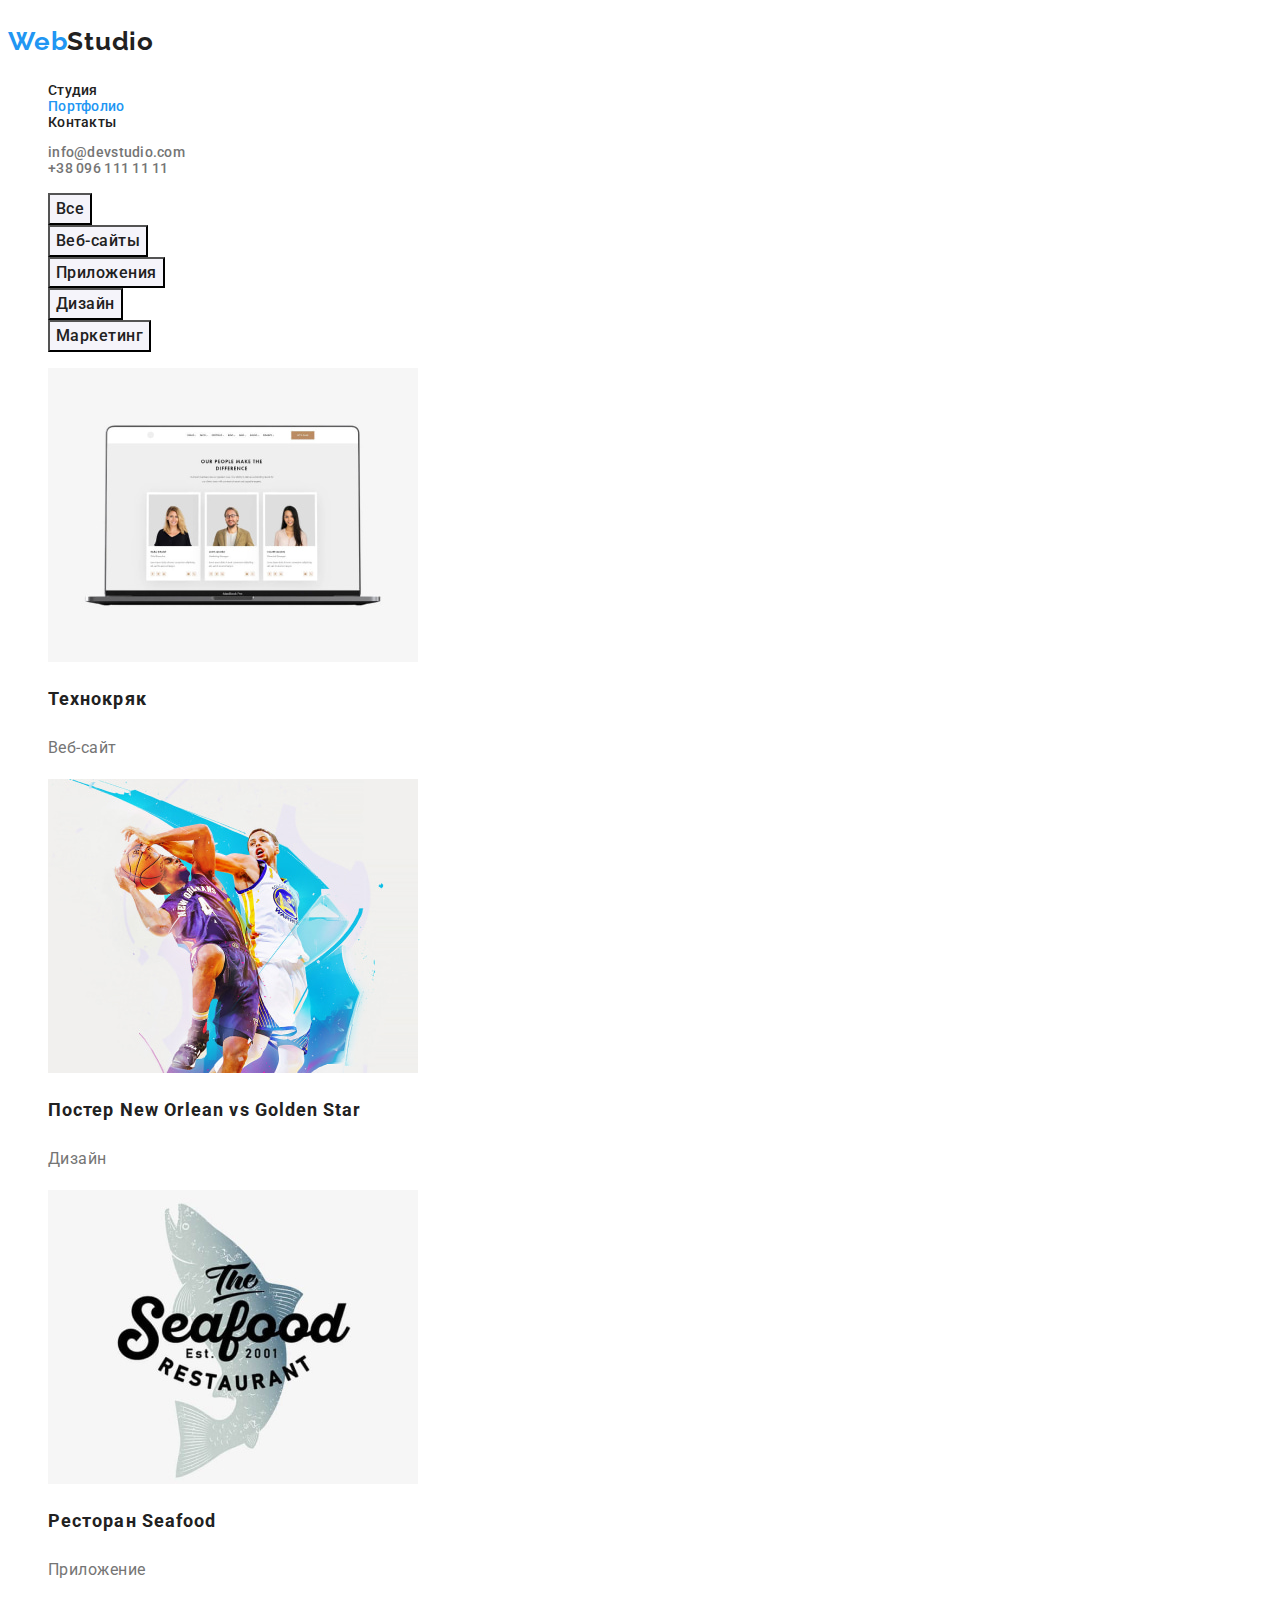
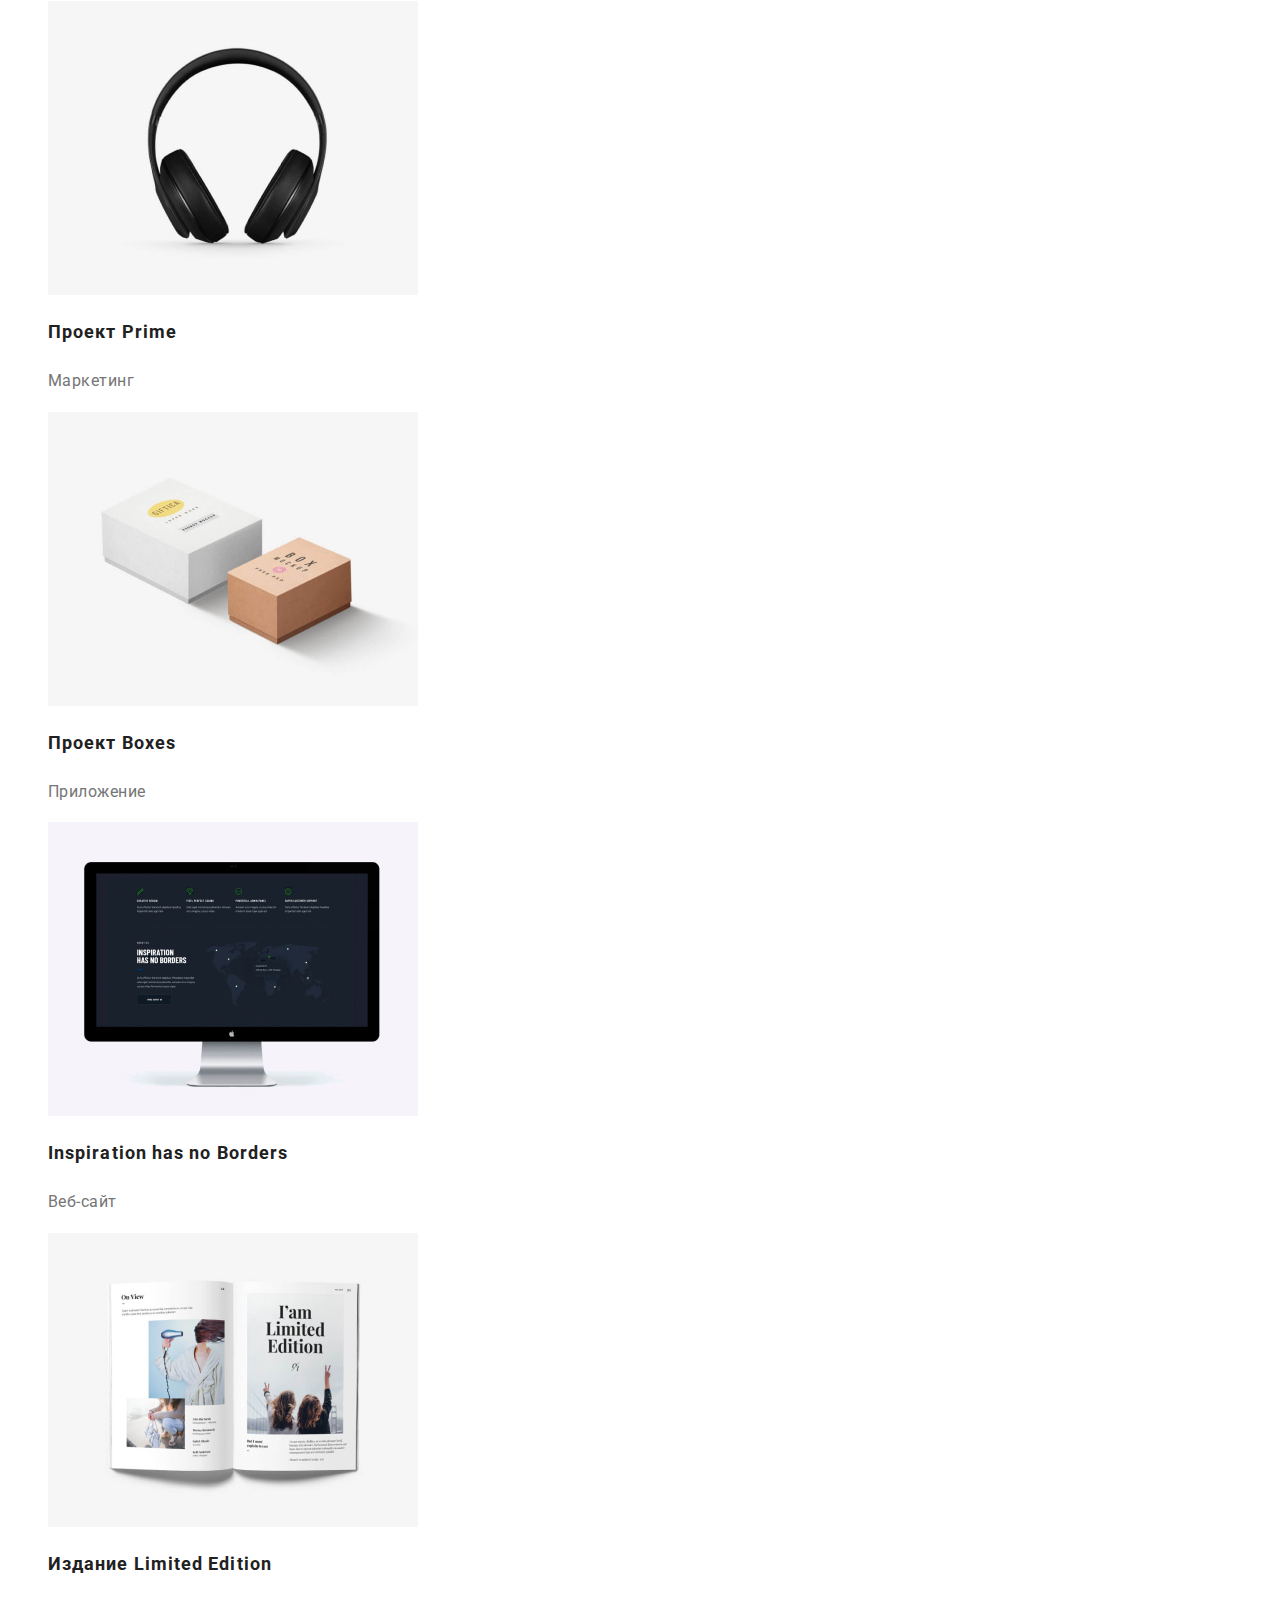
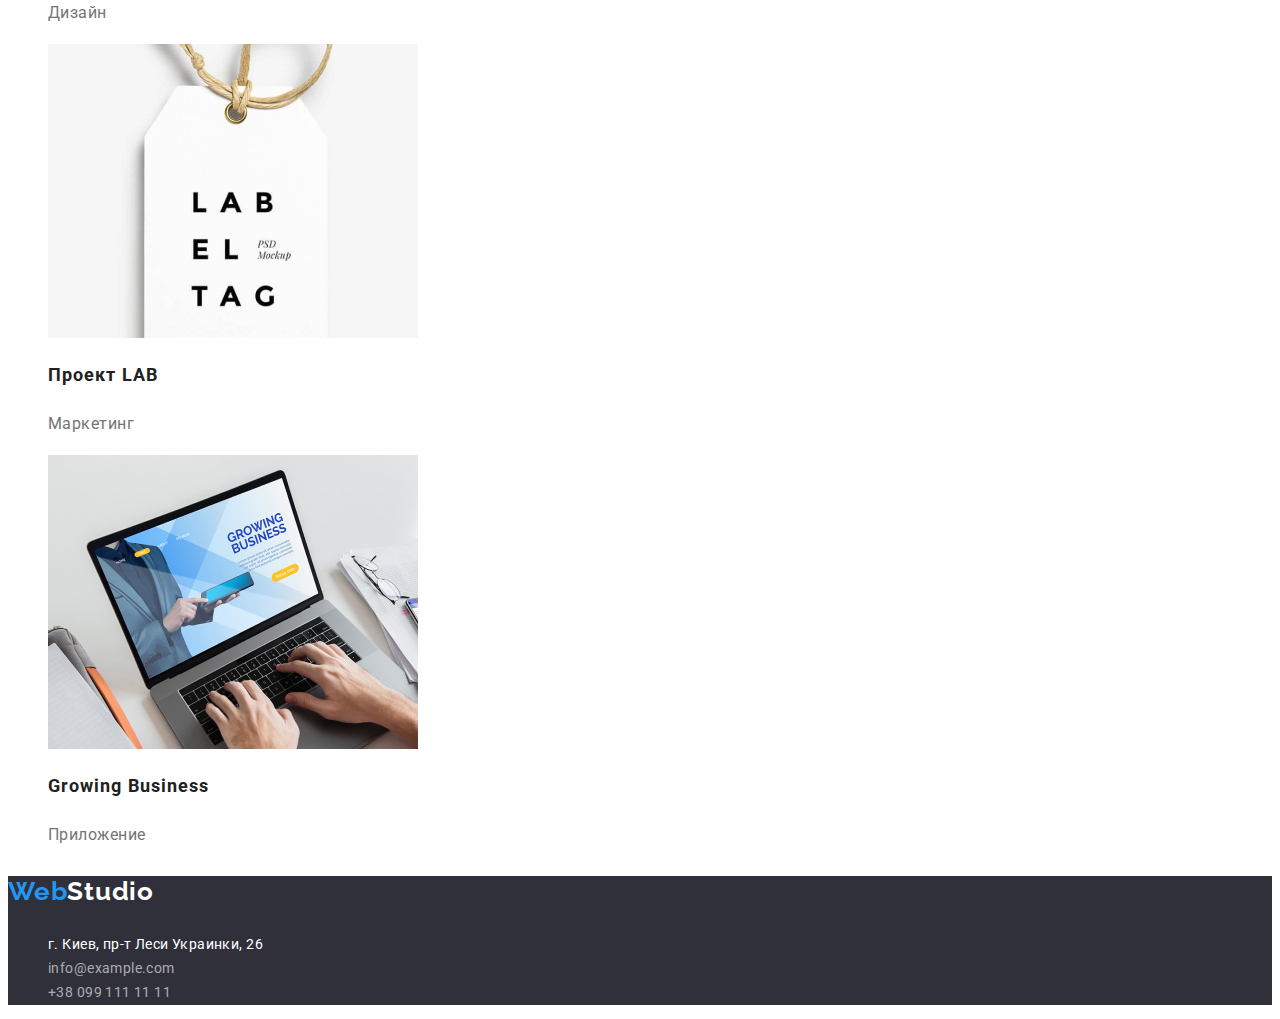
==== portfolio.html @ c289f0f3 "Initial commit" ====
<!DOCTYPE html>
<html lang="ru">

<head>
    <meta charset="UTF-8">
    <meta http-equiv="X-UA-Compatible" content="IE=edge">
    <meta name="viewport" content="width=device-width, initial-scale=1.0">
    <title>Document</title>

    <link rel="preconnect" href="https://fonts.googleapis.com">
    <link rel="preconnect" href="https://fonts.gstatic.com" crossorigin>
    <link href="https://fonts.googleapis.com/css2?family=Raleway:wght@700&family=Roboto:wght@400;500;700;900&display=swap"
        rel="stylesheet">
    <link rel="stylesheet" href="./css/styles.css">
</head>

<body>
    <header>
        <nav class="header__navigation">
            <a class="navigation__logo logo" href="./index.html">
                <p><span class="logo_accent">Web</span>Studio</p>
            </a>
            <ul class="navigation__list">
                <li class="navigation__item">
                    <a class="navigation__link" href="./index.html">Студия</a>
                </li>
                <li class="navigation__item">
                    <a class="navigation__link current" href="./portfolio.html">Портфолио</a>
                </li>
                <li class="navigation__item">
                    <a class="navigation__link" href="#">Контакты</a>
                </li>
            </ul>
        </nav>
        <ul class="contacts__list">
            <li class="contacts__item">
                <a class="contacts__link" href="mailto:info@devstudio.com">info@devstudio.com</a>
            </li>
            <li class="contacts__item">
                <a class="contacts__link" href="tel:+380961111111">+38 096 111 11 11</a>
            </li>
        </ul>
    </header>

    <main>
        <section>
            <h1 hidden>Наши работы</h1>
            <ul class="filters__list">
                <li class="filters__item">
                    <button class="filters__button" type="button">Все</button>
                </li>
                <li class="filters__item">
                    <button class="filters__button" type="button">Веб-сайты</button>
                </li>
                <li class="filters__item">
                    <button class="filters__button" type="button">Приложения</button>
                </li>
                <li class="filters__item">
                    <button class="filters__button" type="button">Дизайн</button>
                </li>
                <li class="filters__item">
                    <button class="filters__button" type="button">Маркетинг</button>
                </li>
            </ul>
            <ul class="projects__list">
                <li class="projects__item">
                    <a href="#" class="projects__link">
                        <img src="./images/projects/project-1.jpg" width="370" height="294" alt="ноутбук с открытым сайтом Технокряк">
                        <h2 class="projects__title">Технокряк</h2>
                        <p class="projects__subtitle">Веб-сайт</p>
                    </a>                    
                </li>
                <li class="projects__item">
                    <a href="#" class="projects__link">
                        <img src="./images/projects/project-2.jpg" width="370" height="294" alt="постер с изображениеми двох баскетболистов">
                        <h2 class="projects__title">Постер New Orlean vs Golden Star</h2>
                        <p class="projects__subtitle">Дизайн</p>
                    </a>                    
                </li>
                <li class="projects__item">
                    <a href="#" class="projects__link">
                        <img src="./images/projects/project-3.jpg" width="370" height="294" alt="логотимп ресторана Seafood">
                        <h2 class="projects__title">Ресторан Seafood</h2>
                        <p class="projects__subtitle">Приложение</p>
                    </a>                    
                </li>
                <li class="projects__item">
                    <a href="#" class="projects__link">
                        <img src="./images/projects/project-4.jpg" width="370" height="294" alt="черные накладные наушники">
                        <h2 class="projects__title">Проект Prime</h2>
                        <p class="projects__subtitle">Маркетинг</p>
                    </a>                    
                </li>
                <li class="projects__item">
                    <a href="#" class="projects__link">
                        <img src="./images/projects/project-5.jpg" width="370" height="294" alt="изображены белий и оранжевый боксы">
                        <h2 class="projects__title">Проект Boxes</h2>
                        <p class="projects__subtitle">Приложение</p>
                    </a>                    
                </li>
                <li class="projects__item">
                    <a href="#" class="projects__link">
                        <img src="./images/projects/project-6.jpg" width="370" height="294"
                            alt="мак с открытым сайтом Inspiration has no Borders">
                        <h2 class="projects__title">Inspiration has no Borders</h2>
                        <p class="projects__subtitle">Веб-сайт</p>
                    </a>                    
                </li>
                <li class="projects__item">
                    <a href="#" class="projects__link">
                        <img src="./images/projects/project-7.jpg" width="370" height="294" alt="развертка книги лимитированого издания">
                        <h2 class="projects__title">Издание Limited Edition</h2>
                        <p class="projects__subtitle">Дизайн</p>
                    </a>                    
                </li>
                <li class="projects__item">
                    <a href="#" class="projects__link">
                        <img src="./images/projects/project-8.jpg" width="370" height="294" alt="логотип проекта LAB">
                        <h2 class="projects__title">Проект LAB</h2>
                        <p class="projects__subtitle">Маркетинг</p>
                    </a>                    
                </li>
                <li class="projects__item">
                    <a href="#" class="projects__link">
                        <img src="./images/projects/project-9.jpg" width="370" height="294"
                            alt="на ноутбуке открыто приложение Growing Business">
                        <h2 class="projects__title">Growing Business</h2>
                        <p class="projects__subtitle">Приложение</p>
                    </a>                    
                </li>
            </ul>
        </section>
    </main>

    <footer class="footer">
        <a class="footer__logo logo" href="./index.html">
            <p><span class="logo_accent">Web</span>Studio</p>
        </a>
        <address class="footer__address">
            <ul class="address__list">
                <li class="address__item">
                    <a class="address__link" href="https://goo.gl/maps/WGsZqFexePuv4Tt99" target="_blank"
                        rel="noonoreferrer nofollow">г. Киев, пр-т Леси Украинки, 26</a>
                </li>
                <li class="address__item">
                    <a class="address__link" href="mailto:info@example.com">info@example.com</a>
                </li>
                <li class="address__item">
                    <a class="address__link" href="tel:+380991111111">+38 099 111 11 11</a>
                </li>
            </ul>
        </address>
    </footer>
</body>

</html>
---- css/styles.css ----
/* colors */
:root {
  --main-text-color: #757575;
  --main-bg-color: #fff;
  --title-color: #212121;
  --accent-color: #2196f3;
  --accent-btn-color: #188ce8;
  --secondary-bg-color: #2f303a;
  --third-bg-color: #f5f4fa;
  --footer-contacts-color: rgba(255, 255, 255, 0.6);
}

/* Declaration order */
/* Positioning */
/* Box-model */
/* Typography */
/* Visual */
/* Misc */

/* default styles */
body {
  font-family: 'Roboto', sans-serif;
  font-weight: 400;
  color: var(--main-text-color);
  background-color: var(--main-bg-color);
}

a {
  text-decoration: none;
  color: inherit;
}

button {
  font-family: inherit;
  cursor: pointer;
}

ul {
  list-style: none;
}

address {
  font-style: normal;
}

.logo {
  font-family: 'Raleway', sans-serif;
  font-weight: 700;
  font-size: 26px;
  line-height: 1.19;
  letter-spacing: 0.03em;
}

.logo_accent {
  color: var(--accent-color);
}

.button {
  color: var(--main-bg-color);
  background-color: var(--accent-color);
  transition: all 0.3s ease-in-out;
}

.button:hover,
.button:focus {
  background-color: var(--accent-btn-color);
}

/* header */
.navigation__list,
.contacts__list {
  font-weight: 500;
  font-size: 14px;
  line-height: 1.14;
  letter-spacing: 0.02em;
}

.navigation__logo {
  color: var(--title-color);
}

.navigation__link {
  color: var(--title-color);
  transition: color 0.3s ease-in-out;
}

.navigation__link:hover,
.navigation__link:focus,
.navigation__link.current {
  color: var(--accent-color);
}

.contacts__link {
  color: var(--main-text-color);
  transition: color 0.3s ease-in-out;
}

.contacts__link:hover,
.contacts__link:focus {
  color: var(--accent-color);
}

/* footer */
.footer {
  font-size: 14px;
  line-height: 1.71;
  letter-spacing: 0.03em;
  color: var(--footer-contacts-color);

  background-color: var(--secondary-bg-color);
}

.footer__logo {
  color: var(--main-bg-color);
}

.address__link[target] {
  color: var(--main-bg-color);
}

/* styles index.html */

/* hero */
.hero {
  background-color: var(--secondary-bg-color);
}

.hero__title {
  font-weight: 900;
  font-size: 44px;
  line-height: 1.36;
  text-align: center;
  letter-spacing: 0.06em;
  text-transform: uppercase;
  color: var(--main-bg-color);
}

.hero__button-order {
  font-weight: 700;
  font-size: 16px;
  line-height: 1.87;
  text-align: center;
  letter-spacing: 0.06em;
}

/* features */
.features__title {
  font-weight: 700;
  font-size: 14px;
  line-height: 1.14;
  letter-spacing: 0.03em;
  text-transform: uppercase;
  color: var(--title-color);
}

.features__description {
  font-size: 14px;
  line-height: 1.71;
  letter-spacing: 0.03em;
}

/* job-types */
.job-types__title,
.team__title {
  font-weight: 700;
  font-size: 36px;
  line-height: 1.16;
  text-align: center;
  letter-spacing: 0.03em;
  color: var(--title-color);
}

/* team */
.team {
  background-color: var(--third-bg-color);
}

.team__item-title {
  font-weight: 500;
  font-size: 16px;
  line-height: 1.18;
  text-align: center;
  letter-spacing: 0.03em;
  color: var(--title-color);
}

.team__item-subtitle {
  font-size: 16px;
  line-height: 1.18;
  text-align: center;
  letter-spacing: 0.03em;
}

/* styles portfolio.html */

/* filters */
.filters__button {
  font-weight: 500;
  font-size: 16px;
  line-height: 1.62;
  text-align: center;
  letter-spacing: 0.03em;
  color: var(--title-color);

  background-color: var(--third-bg-color);
  transition: all 0.3s ease-in-out;
}

.filters__button:hover,
.filters__button:focus {
  color: var(--main-bg-color);
  background-color: var(--accent-color);
}

/* projects */
.projects__title {
  font-weight: bold;
  font-size: 18px;
  line-height: 2;
  letter-spacing: 0.06em;
  color: var(--title-color);
}

.projects__subtitle {
  font-size: 16px;
  line-height: 1.87;
  letter-spacing: 0.03em;
}
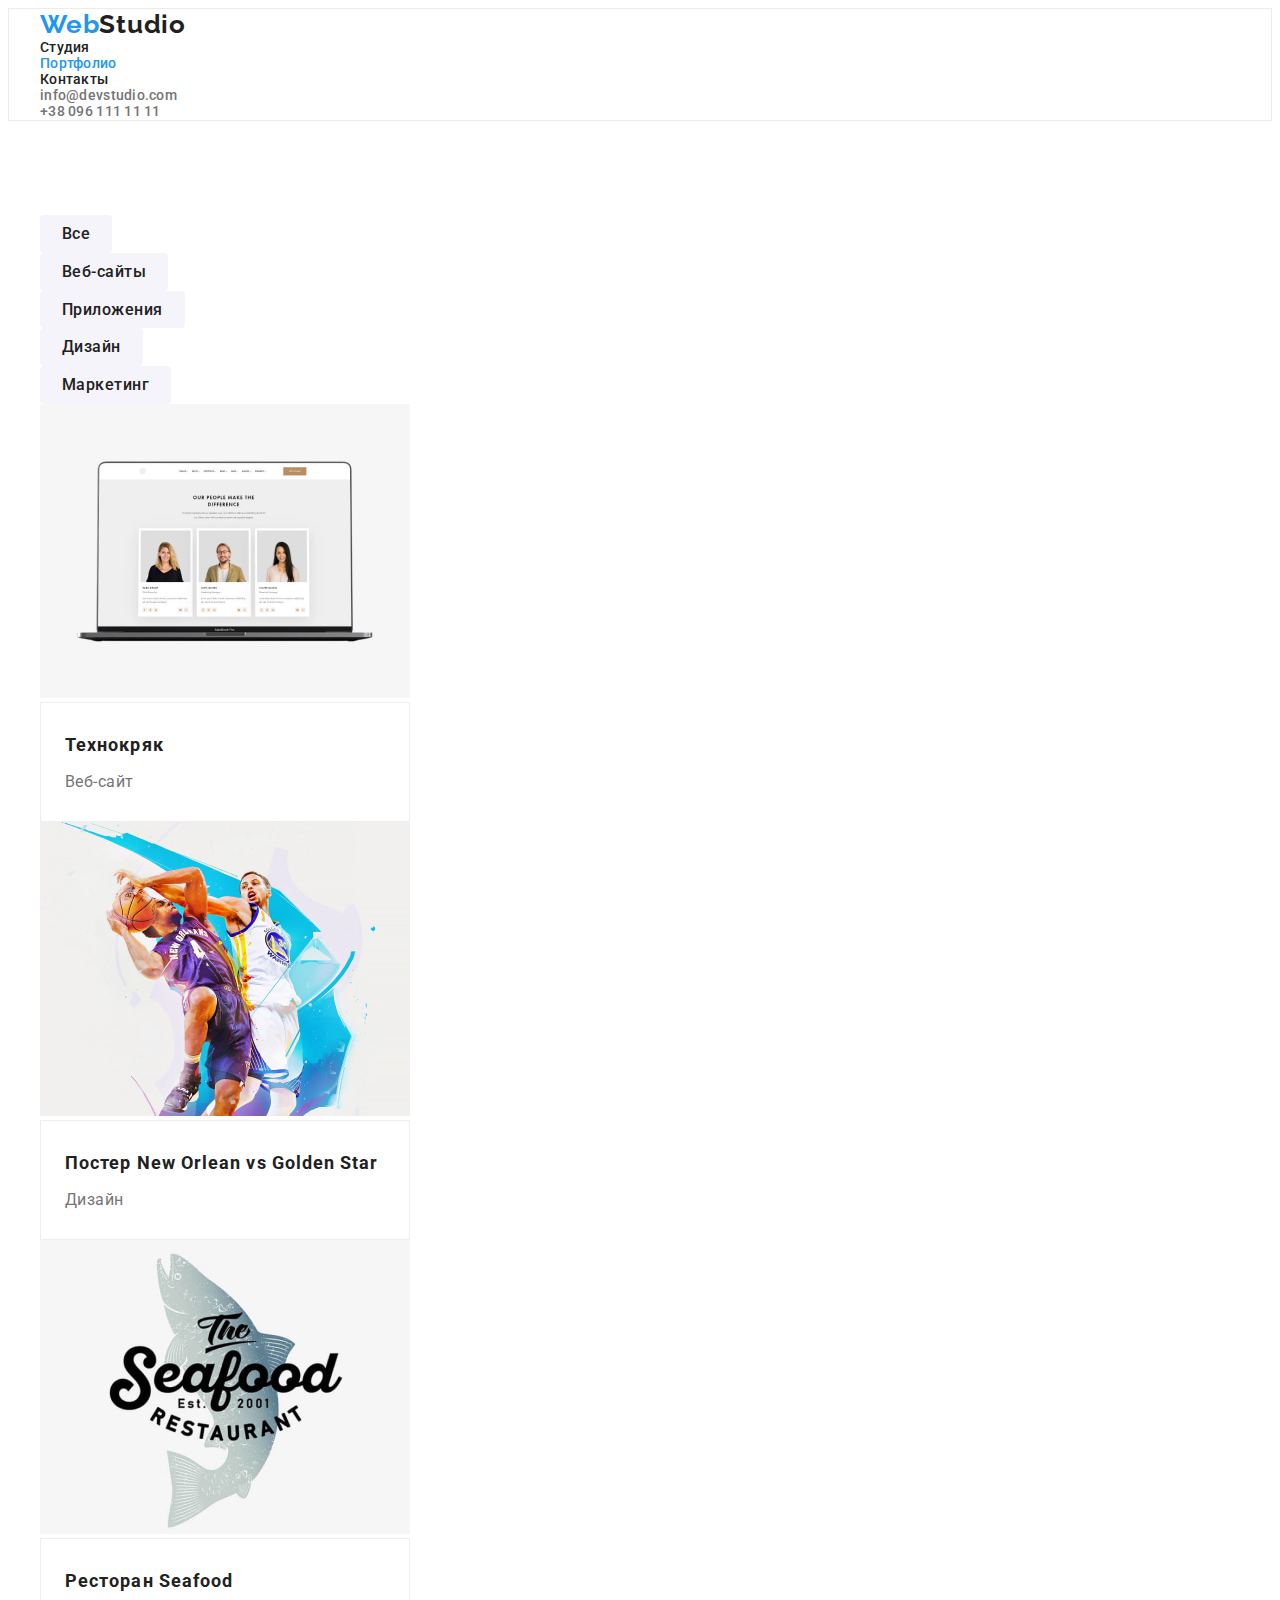
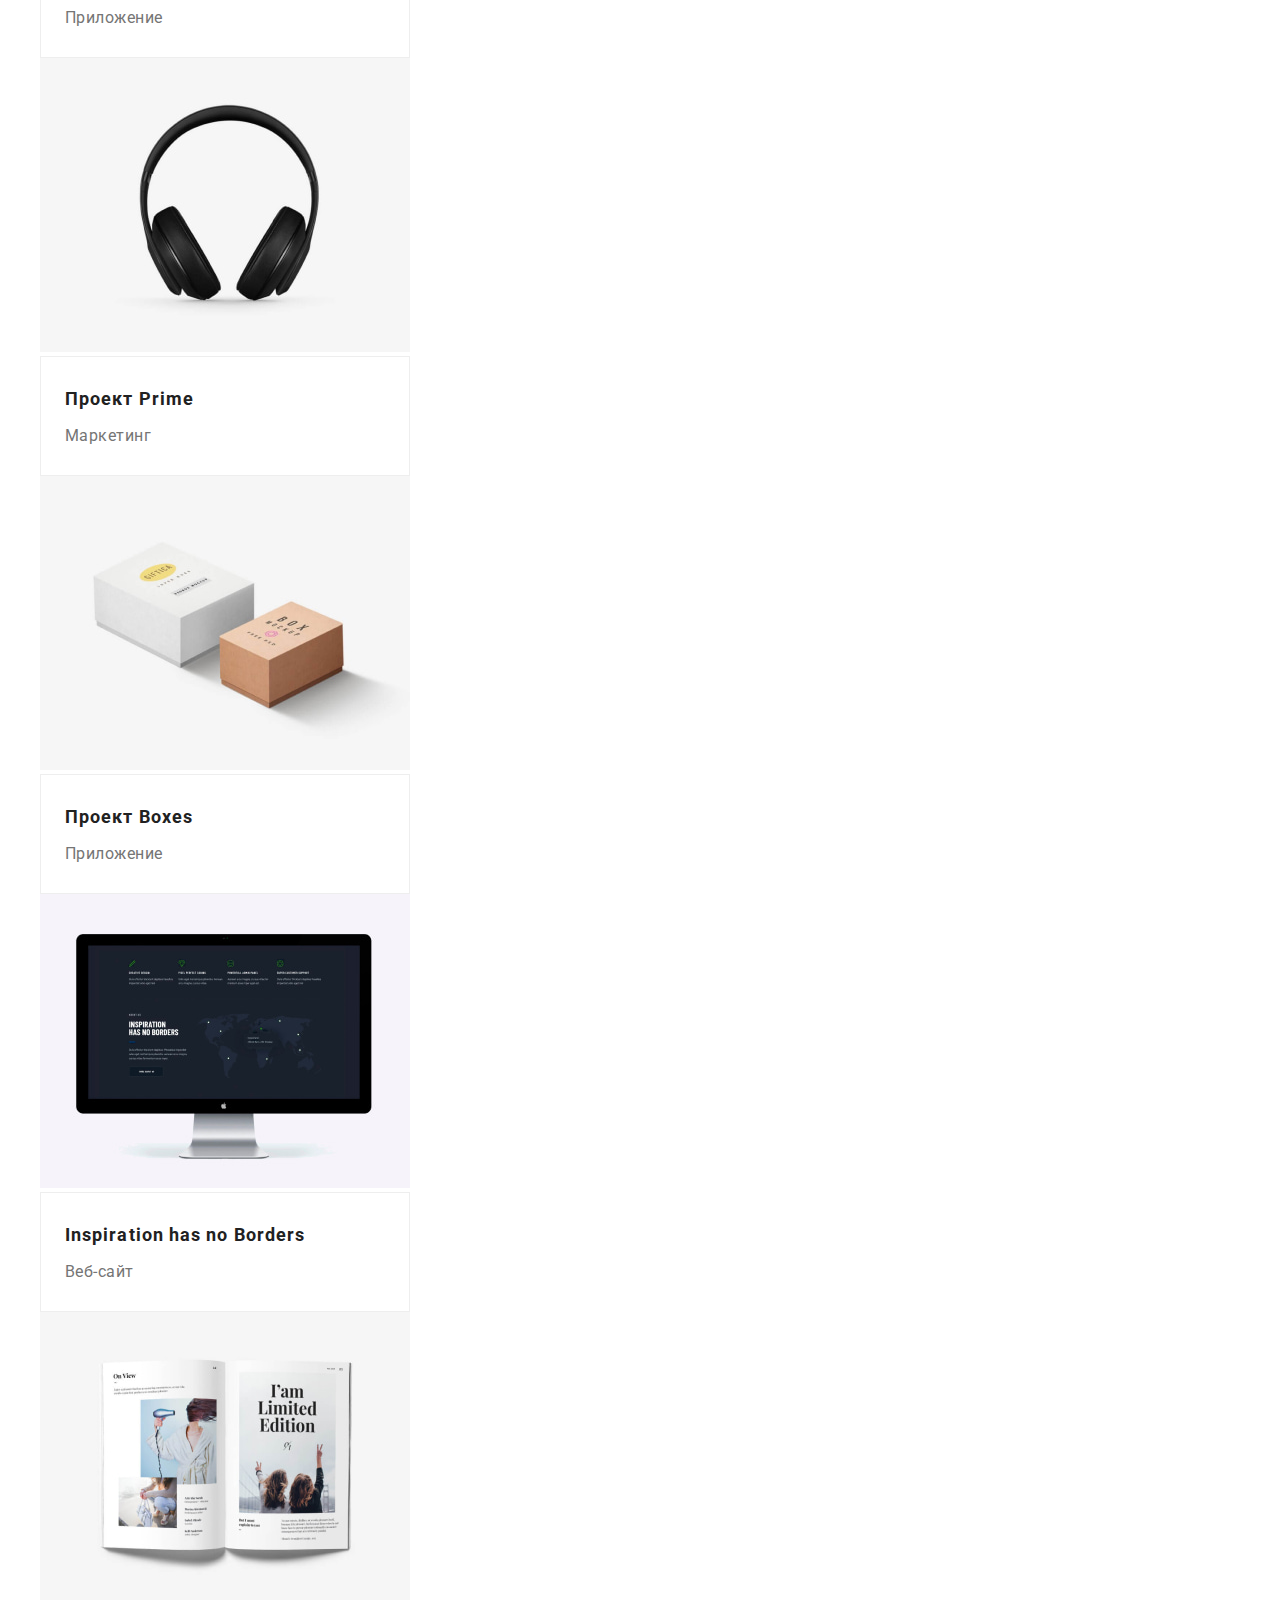
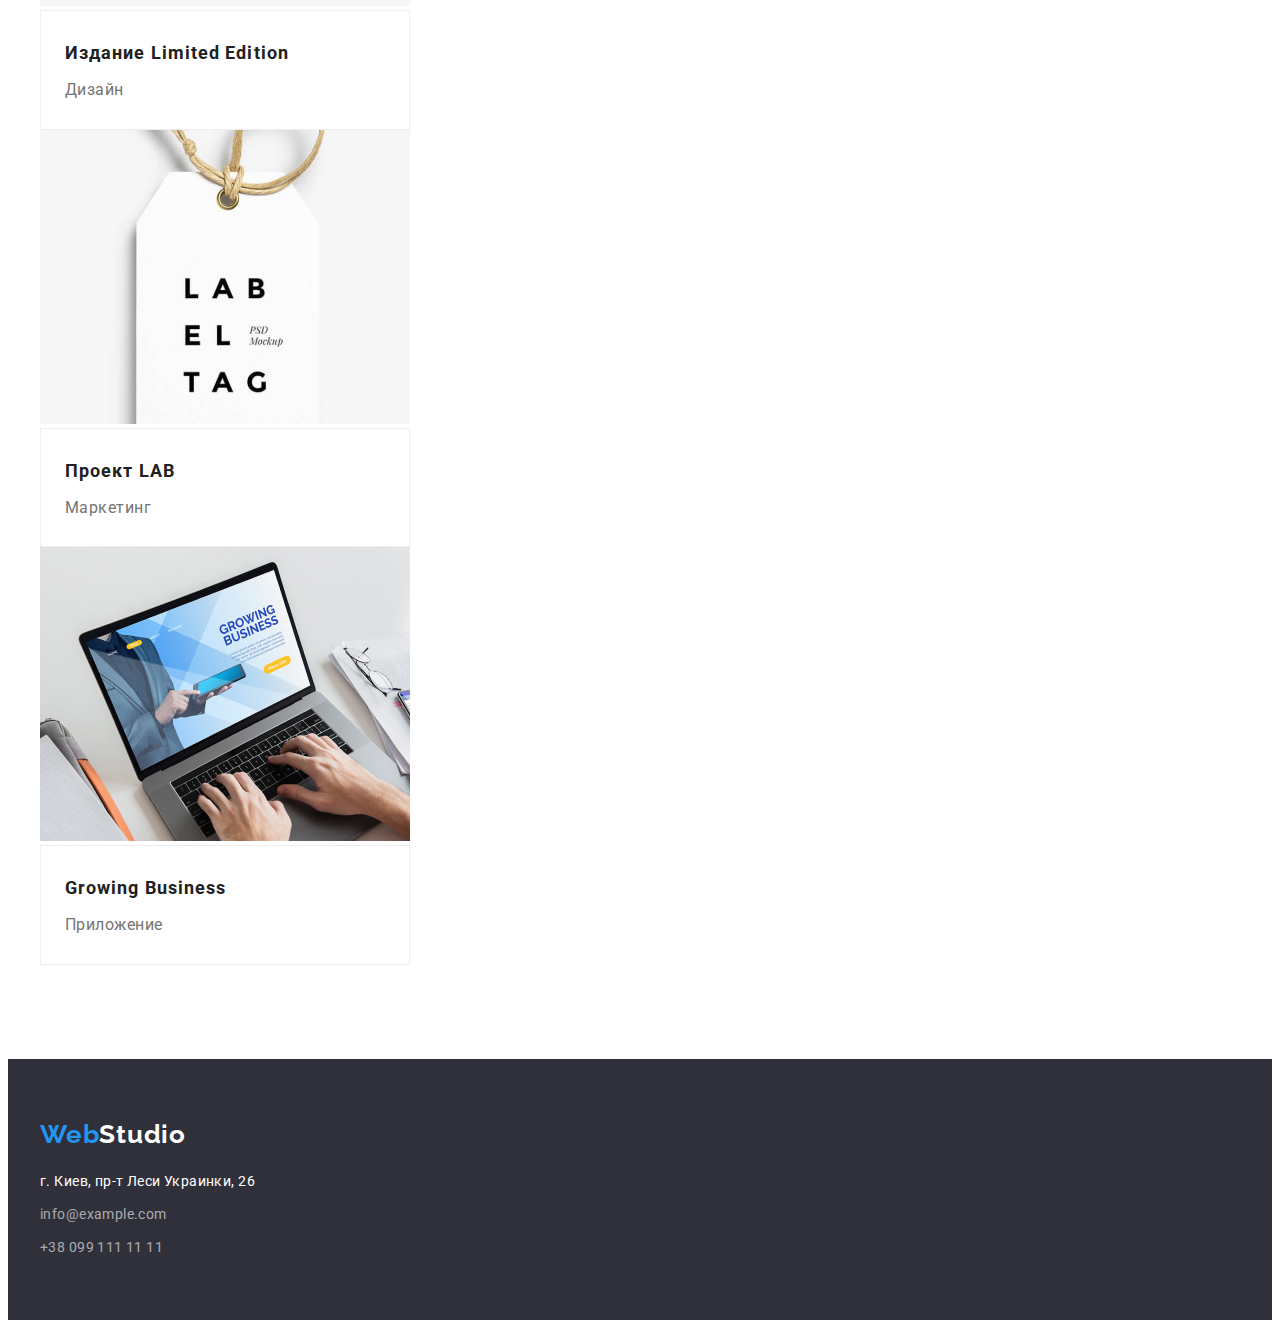
==== commit 3afb6cca: "index and portfolio vertical geometry" ====
--- a/portfolio.html
+++ b/portfolio.html
@@ -11,145 +11,178 @@
     <link rel="preconnect" href="https://fonts.gstatic.com" crossorigin>
     <link href="https://fonts.googleapis.com/css2?family=Raleway:wght@700&family=Roboto:wght@400;500;700;900&display=swap"
         rel="stylesheet">
+
+    <link rel="stylesheet" href="https://cdnjs.cloudflare.com/ajax/libs/modern-normalize/1.1.0/modern-normalize.min.css"
+        integrity="sha512-wpPYUAdjBVSE4KJnH1VR1HeZfpl1ub8YT/NKx4PuQ5NmX2tKuGu6U/JRp5y+Y8XG2tV+wKQpNHVUX03MfMFn9Q=="
+        crossorigin="anonymous" referrerpolicy="no-referrer" />
+        
     <link rel="stylesheet" href="./css/styles.css">
 </head>
 
 <body>
-    <header>
-        <nav class="header__navigation">
-            <a class="navigation__logo logo" href="./index.html">
-                <p><span class="logo_accent">Web</span>Studio</p>
-            </a>
-            <ul class="navigation__list">
-                <li class="navigation__item">
-                    <a class="navigation__link" href="./index.html">Студия</a>
+    <header class="header">
+        <div class="container">
+            <nav class="header__navigation">
+                <a class="navigation__logo logo" href="./index.html">
+                    <p><span class="logo_accent">Web</span>Studio</p>
+                </a>
+                <ul class="navigation__list">
+                    <li class="navigation__item">
+                        <a class="navigation__link" href="./index.html">Студия</a>
+                    </li>
+                    <li class="navigation__item">
+                        <a class="navigation__link current" href="./portfolio.html">Портфолио</a>
+                    </li>
+                    <li class="navigation__item">
+                        <a class="navigation__link" href="#">Контакты</a>
+                    </li>
+                </ul>
+            </nav>
+            <ul class="contacts__list">
+                <li class="contacts__item">
+                    <a class="contacts__link" href="mailto:info@devstudio.com">info@devstudio.com</a>
                 </li>
-                <li class="navigation__item">
-                    <a class="navigation__link current" href="./portfolio.html">Портфолио</a>
-                </li>
-                <li class="navigation__item">
-                    <a class="navigation__link" href="#">Контакты</a>
+                <li class="contacts__item">
+                    <a class="contacts__link" href="tel:+380961111111">+38 096 111 11 11</a>
                 </li>
             </ul>
-        </nav>
-        <ul class="contacts__list">
-            <li class="contacts__item">
-                <a class="contacts__link" href="mailto:info@devstudio.com">info@devstudio.com</a>
-            </li>
-            <li class="contacts__item">
-                <a class="contacts__link" href="tel:+380961111111">+38 096 111 11 11</a>
-            </li>
-        </ul>
+        </div>        
     </header>
 
     <main>
-        <section>
-            <h1 hidden>Наши работы</h1>
-            <ul class="filters__list">
-                <li class="filters__item">
-                    <button class="filters__button" type="button">Все</button>
-                </li>
-                <li class="filters__item">
-                    <button class="filters__button" type="button">Веб-сайты</button>
-                </li>
-                <li class="filters__item">
-                    <button class="filters__button" type="button">Приложения</button>
-                </li>
-                <li class="filters__item">
-                    <button class="filters__button" type="button">Дизайн</button>
-                </li>
-                <li class="filters__item">
-                    <button class="filters__button" type="button">Маркетинг</button>
-                </li>
-            </ul>
-            <ul class="projects__list">
-                <li class="projects__item">
-                    <a href="#" class="projects__link">
-                        <img src="./images/projects/project-1.jpg" width="370" height="294" alt="ноутбук с открытым сайтом Технокряк">
-                        <h2 class="projects__title">Технокряк</h2>
-                        <p class="projects__subtitle">Веб-сайт</p>
-                    </a>                    
-                </li>
-                <li class="projects__item">
-                    <a href="#" class="projects__link">
-                        <img src="./images/projects/project-2.jpg" width="370" height="294" alt="постер с изображениеми двох баскетболистов">
-                        <h2 class="projects__title">Постер New Orlean vs Golden Star</h2>
-                        <p class="projects__subtitle">Дизайн</p>
-                    </a>                    
-                </li>
-                <li class="projects__item">
-                    <a href="#" class="projects__link">
-                        <img src="./images/projects/project-3.jpg" width="370" height="294" alt="логотимп ресторана Seafood">
-                        <h2 class="projects__title">Ресторан Seafood</h2>
-                        <p class="projects__subtitle">Приложение</p>
-                    </a>                    
-                </li>
-                <li class="projects__item">
-                    <a href="#" class="projects__link">
-                        <img src="./images/projects/project-4.jpg" width="370" height="294" alt="черные накладные наушники">
-                        <h2 class="projects__title">Проект Prime</h2>
-                        <p class="projects__subtitle">Маркетинг</p>
-                    </a>                    
-                </li>
-                <li class="projects__item">
-                    <a href="#" class="projects__link">
-                        <img src="./images/projects/project-5.jpg" width="370" height="294" alt="изображены белий и оранжевый боксы">
-                        <h2 class="projects__title">Проект Boxes</h2>
-                        <p class="projects__subtitle">Приложение</p>
-                    </a>                    
-                </li>
-                <li class="projects__item">
-                    <a href="#" class="projects__link">
-                        <img src="./images/projects/project-6.jpg" width="370" height="294"
-                            alt="мак с открытым сайтом Inspiration has no Borders">
-                        <h2 class="projects__title">Inspiration has no Borders</h2>
-                        <p class="projects__subtitle">Веб-сайт</p>
-                    </a>                    
-                </li>
-                <li class="projects__item">
-                    <a href="#" class="projects__link">
-                        <img src="./images/projects/project-7.jpg" width="370" height="294" alt="развертка книги лимитированого издания">
-                        <h2 class="projects__title">Издание Limited Edition</h2>
-                        <p class="projects__subtitle">Дизайн</p>
-                    </a>                    
-                </li>
-                <li class="projects__item">
-                    <a href="#" class="projects__link">
-                        <img src="./images/projects/project-8.jpg" width="370" height="294" alt="логотип проекта LAB">
-                        <h2 class="projects__title">Проект LAB</h2>
-                        <p class="projects__subtitle">Маркетинг</p>
-                    </a>                    
-                </li>
-                <li class="projects__item">
-                    <a href="#" class="projects__link">
-                        <img src="./images/projects/project-9.jpg" width="370" height="294"
-                            alt="на ноутбуке открыто приложение Growing Business">
-                        <h2 class="projects__title">Growing Business</h2>
-                        <p class="projects__subtitle">Приложение</p>
-                    </a>                    
-                </li>
-            </ul>
+        <section class="section">
+            <div class="container">
+                <h1 class="visually-hidden">Наши работы</h1>
+                <ul class="filters__list">
+                    <li class="filters__item">
+                        <button class="filters__button" type="button">Все</button>
+                    </li>
+                    <li class="filters__item">
+                        <button class="filters__button" type="button">Веб-сайты</button>
+                    </li>
+                    <li class="filters__item">
+                        <button class="filters__button" type="button">Приложения</button>
+                    </li>
+                    <li class="filters__item">
+                        <button class="filters__button" type="button">Дизайн</button>
+                    </li>
+                    <li class="filters__item">
+                        <button class="filters__button" type="button">Маркетинг</button>
+                    </li>
+                </ul>
+                <ul class="projects__list">
+                    <li class="projects__item">
+                        <a href="#" class="projects__link">
+                            <img src="./images/projects/project-1.jpg" width="370" height="294"
+                                alt="ноутбук с открытым сайтом Технокряк">
+                            <div class="projects__text">
+                                <h2 class="projects__title">Технокряк</h2>
+                                <p class="projects__subtitle">Веб-сайт</p>
+                            </div>                            
+                        </a>
+                    </li>
+                    <li class="projects__item">
+                        <a href="#" class="projects__link">
+                            <img src="./images/projects/project-2.jpg" width="370" height="294"
+                                alt="постер с изображениеми двох баскетболистов">
+                            <div class="projects__text">
+                                <h2 class="projects__title">Постер New Orlean vs Golden Star</h2>
+                                <p class="projects__subtitle">Дизайн</p>
+                            </div>                            
+                        </a>
+                    </li>
+                    <li class="projects__item">
+                        <a href="#" class="projects__link">
+                            <img src="./images/projects/project-3.jpg" width="370" height="294" alt="логотимп ресторана Seafood">
+                            <div class="projects__text">
+                                <h2 class="projects__title">Ресторан Seafood</h2>
+                                <p class="projects__subtitle">Приложение</p>
+                            </div>                            
+                        </a>
+                    </li>
+                    <li class="projects__item">
+                        <a href="#" class="projects__link">
+                            <img src="./images/projects/project-4.jpg" width="370" height="294" alt="черные накладные наушники">
+                            <div class="projects__text">
+                                <h2 class="projects__title">Проект Prime</h2>
+                                <p class="projects__subtitle">Маркетинг</p>
+                            </div>                            
+                        </a>
+                    </li>
+                    <li class="projects__item">
+                        <a href="#" class="projects__link">
+                            <img src="./images/projects/project-5.jpg" width="370" height="294"
+                                alt="изображены белий и оранжевый боксы">
+                            <div class="projects__text">
+                                <h2 class="projects__title">Проект Boxes</h2>
+                                <p class="projects__subtitle">Приложение</p>
+                            </div>                            
+                        </a>
+                    </li>
+                    <li class="projects__item">
+                        <a href="#" class="projects__link">
+                            <img src="./images/projects/project-6.jpg" width="370" height="294"
+                                alt="мак с открытым сайтом Inspiration has no Borders">
+                            <div class="projects__text">
+                                <h2 class="projects__title">Inspiration has no Borders</h2>
+                                <p class="projects__subtitle">Веб-сайт</p>
+                            </div>                            
+                        </a>
+                    </li>
+                    <li class="projects__item">
+                        <a href="#" class="projects__link">
+                            <img src="./images/projects/project-7.jpg" width="370" height="294"
+                                alt="развертка книги лимитированого издания">
+                            <div class="projects__text">
+                                <h2 class="projects__title">Издание Limited Edition</h2>
+                                <p class="projects__subtitle">Дизайн</p>
+                            </div>                            
+                        </a>
+                    </li>
+                    <li class="projects__item">
+                        <a href="#" class="projects__link">
+                            <img src="./images/projects/project-8.jpg" width="370" height="294" alt="логотип проекта LAB">
+                            <div class="projects__text">
+                                <h2 class="projects__title">Проект LAB</h2>
+                                <p class="projects__subtitle">Маркетинг</p>
+                            </div>                            
+                        </a>
+                    </li>
+                    <li class="projects__item">
+                        <a href="#" class="projects__link">
+                            <img src="./images/projects/project-9.jpg" width="370" height="294"
+                                alt="на ноутбуке открыто приложение Growing Business">
+                            <div class="projects__text">
+                                <h2 class="projects__title">Growing Business</h2>
+                                <p class="projects__subtitle">Приложение</p>
+                            </div>                            
+                        </a>
+                    </li>
+                </ul>
+            </div>            
         </section>
     </main>
 
     <footer class="footer">
-        <a class="footer__logo logo" href="./index.html">
-            <p><span class="logo_accent">Web</span>Studio</p>
-        </a>
-        <address class="footer__address">
-            <ul class="address__list">
-                <li class="address__item">
-                    <a class="address__link" href="https://goo.gl/maps/WGsZqFexePuv4Tt99" target="_blank"
-                        rel="noonoreferrer nofollow">г. Киев, пр-т Леси Украинки, 26</a>
-                </li>
-                <li class="address__item">
-                    <a class="address__link" href="mailto:info@example.com">info@example.com</a>
-                </li>
-                <li class="address__item">
-                    <a class="address__link" href="tel:+380991111111">+38 099 111 11 11</a>
-                </li>
-            </ul>
-        </address>
+        <div class="container">
+            <a class="footer__logo logo" href="./index.html">
+                <p><span class="logo_accent">Web</span>Studio</p>
+            </a>
+            <address class="footer__address">
+                <ul class="address__list">
+                    <li class="address__item">
+                        <a class="address__link" href="https://goo.gl/maps/WGsZqFexePuv4Tt99" target="_blank"
+                            rel="noonoreferrer nofollow">г. Киев, пр-т Леси Украинки, 26</a>
+                    </li>
+                    <li class="address__item">
+                        <a class="address__link" href="mailto:info@example.com">info@example.com</a>
+                    </li>
+                    <li class="address__item">
+                        <a class="address__link" href="tel:+380991111111">+38 099 111 11 11</a>
+                    </li>
+                </ul>
+            </address>
+        </div>        
     </footer>
 </body>
 
--- a/css/styles.css
+++ b/css/styles.css
@@ -1,13 +1,21 @@
 /* colors */
 :root {
+  /* fonts */
+  --main-font: 'Roboto', sans-serif;
+  --secondary-font: 'Raleway', sans-serif;
+  /* bg-color */
+  --main-bg-color: #fff;
+  --secondary-bg-color: #2f303a;
+  --third-bg-color: #f5f4fa;
+  /* text-color */
+  --title-color: #212121;
   --main-text-color: #757575;
-  --main-bg-color: #fff;
-  --title-color: #212121;
   --accent-color: #2196f3;
   --accent-btn-color: #188ce8;
-  --secondary-bg-color: #2f303a;
-  --third-bg-color: #f5f4fa;
   --footer-contacts-color: rgba(255, 255, 255, 0.6);
+  /* other color */
+  --header-border-color: #ececec;
+  --project-border-color: #eee;
 }
 
 /* Declaration order */
@@ -18,13 +26,22 @@
 /* Misc */
 
 /* default styles */
+
 body {
-  font-family: 'Roboto', sans-serif;
+  font-family: var(--main-font);
   font-weight: 400;
   color: var(--main-text-color);
   background-color: var(--main-bg-color);
 }
 
+h1,
+h2,
+h3,
+p {
+  margin: 0;
+  padding: 0;
+}
+
 a {
   text-decoration: none;
   color: inherit;
@@ -33,9 +50,12 @@
 button {
   font-family: inherit;
   cursor: pointer;
+  border: none;
 }
 
 ul {
+  margin: 0;
+  padding: 0;
   list-style: none;
 }
 
@@ -43,8 +63,23 @@
   font-style: normal;
 }
 
+.outline {
+  outline: 2px solid lime;
+}
+
+.container {
+  max-width: 1200px;
+  margin: 0 auto;
+  padding-left: 15px;
+  padding-right: 15px;
+}
+
+.section {
+  padding: 94px 0;
+}
+
 .logo {
-  font-family: 'Raleway', sans-serif;
+  font-family: var(--secondary-font);
   font-weight: 700;
   font-size: 26px;
   line-height: 1.19;
@@ -56,8 +91,11 @@
 }
 
 .button {
+  padding: 10px 32px;
   color: var(--main-bg-color);
   background-color: var(--accent-color);
+  box-shadow: 0px 4px 4px rgba(0, 0, 0, 0.15);
+  border-radius: 4px;
   transition: all 0.3s ease-in-out;
 }
 
@@ -66,7 +104,24 @@
   background-color: var(--accent-btn-color);
 }
 
+.visually-hidden {
+  position: absolute;
+  white-space: nowrap;
+  width: 1px;
+  height: 1px;
+  overflow: hidden;
+  border: 0;
+  padding: 0;
+  clip: rect(0 0 0 0);
+  clip-path: inset(50%);
+  margin: -1px;
+}
+
 /* header */
+.header {
+  border: 1px solid var(--header-border-color);
+}
+
 .navigation__list,
 .contacts__list {
   font-weight: 500;
@@ -102,6 +157,7 @@
 
 /* footer */
 .footer {
+  padding: 60px 0;
   font-size: 14px;
   line-height: 1.71;
   letter-spacing: 0.03em;
@@ -111,7 +167,13 @@
 }
 
 .footer__logo {
-  color: var(--main-bg-color);
+  display: inline-block;
+  margin-bottom: 20px;
+  color: var(--main-bg-color);
+}
+
+.address__item:not(:last-child) {
+  margin-bottom: 9px;
 }
 
 .address__link[target] {
@@ -122,14 +184,18 @@
 
 /* hero */
 .hero {
+  padding: 200px 0;
+  text-align: center;
   background-color: var(--secondary-bg-color);
 }
 
 .hero__title {
+  margin-bottom: 30px;
+
   font-weight: 900;
   font-size: 44px;
   line-height: 1.36;
-  text-align: center;
+
   letter-spacing: 0.06em;
   text-transform: uppercase;
   color: var(--main-bg-color);
@@ -139,12 +205,12 @@
   font-weight: 700;
   font-size: 16px;
   line-height: 1.87;
-  text-align: center;
   letter-spacing: 0.06em;
 }
 
 /* features */
 .features__title {
+  margin-bottom: 10px;
   font-weight: 700;
   font-size: 14px;
   line-height: 1.14;
@@ -162,6 +228,7 @@
 /* job-types */
 .job-types__title,
 .team__title {
+  margin-bottom: 50px;
   font-weight: 700;
   font-size: 36px;
   line-height: 1.16;
@@ -175,7 +242,21 @@
   background-color: var(--third-bg-color);
 }
 
+.team__item {
+  padding-bottom: 30px;
+  max-width: 270px;
+  background-color: var(--main-bg-color);
+  box-shadow: 0px 1px 3px rgba(0, 0, 0, 0.12), 0px 1px 1px rgba(0, 0, 0, 0.14),
+    0px 2px 1px rgba(0, 0, 0, 0.2);
+  border-radius: 0px 0px 4px 4px;
+}
+
+.team__item-img {
+  margin-bottom: 30px;
+}
+
 .team__item-title {
+  margin-bottom: 10px;
   font-weight: 500;
   font-size: 16px;
   line-height: 1.18;
@@ -195,14 +276,16 @@
 
 /* filters */
 .filters__button {
+  padding: 6px 22px;
+
   font-weight: 500;
   font-size: 16px;
   line-height: 1.62;
-  text-align: center;
   letter-spacing: 0.03em;
   color: var(--title-color);
 
   background-color: var(--third-bg-color);
+  border-radius: 4px;
   transition: all 0.3s ease-in-out;
 }
 
@@ -210,10 +293,26 @@
 .filters__button:focus {
   color: var(--main-bg-color);
   background-color: var(--accent-color);
+  box-shadow: 0px 3px 1px rgba(0, 0, 0, 0.1), 0px 1px 2px rgba(0, 0, 0, 0.08),
+    0px 2px 2px rgba(0, 0, 0, 0.12);
 }
 
 /* projects */
+/* .projects__item {
+  max-width: 370px;
+} */
+
+.projects__link {
+  display: inline-block;
+}
+
+.projects__text {
+  padding: 24px;
+  border: 1px solid var(--project-border-color);
+}
+
 .projects__title {
+  margin-bottom: 4px;
   font-weight: bold;
   font-size: 18px;
   line-height: 2;
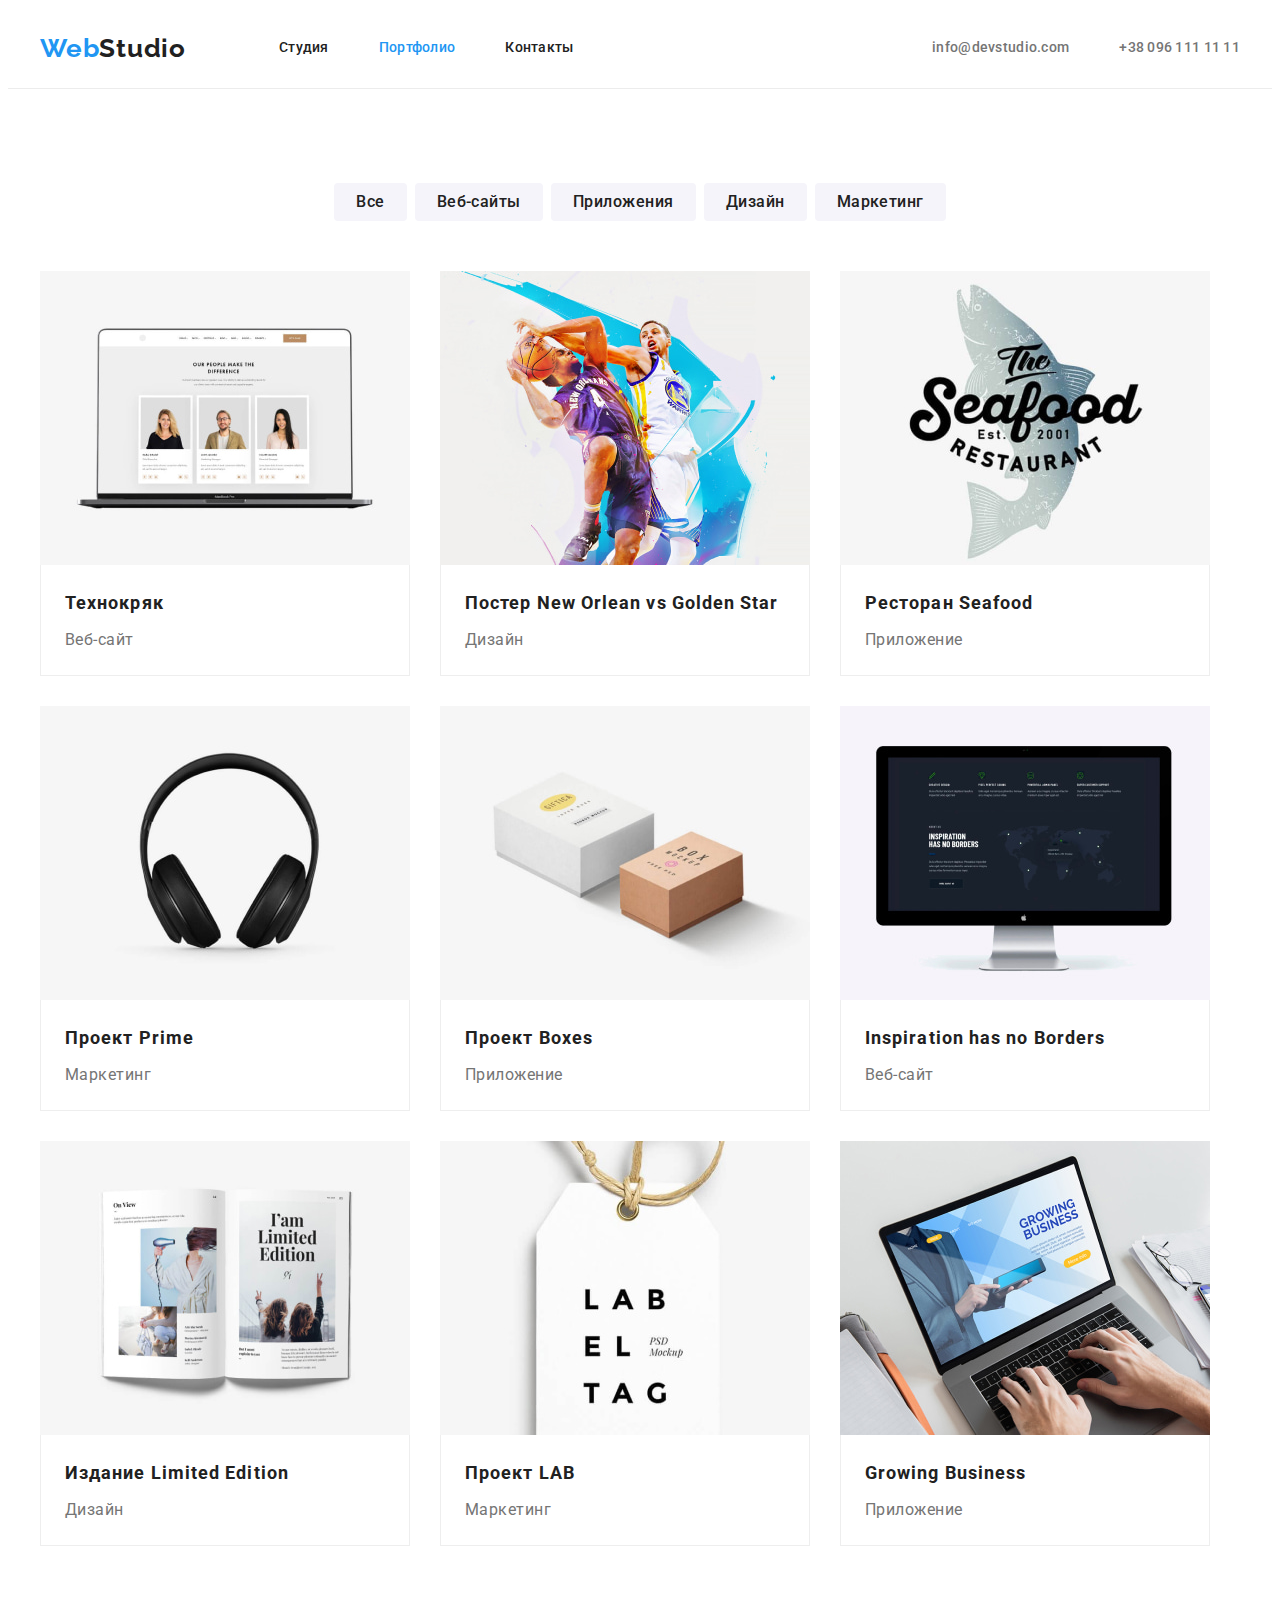
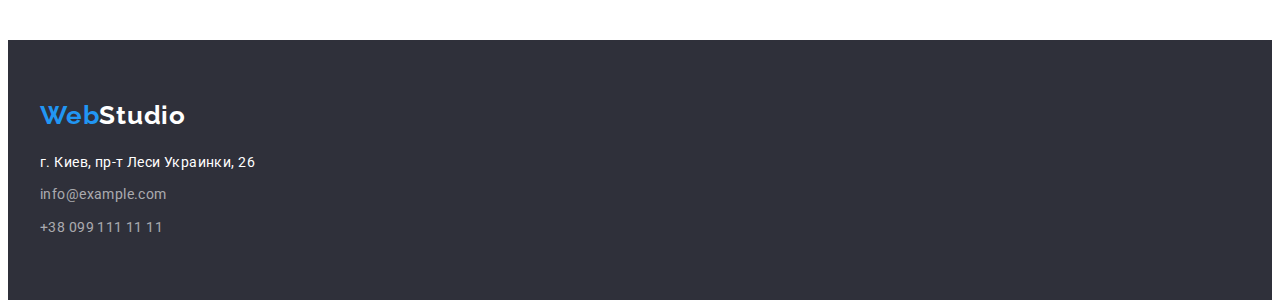
==== commit cfce5165: "complete all flex" ====
--- a/portfolio.html
+++ b/portfolio.html
@@ -73,7 +73,7 @@
                 <ul class="projects__list">
                     <li class="projects__item">
                         <a href="#" class="projects__link">
-                            <img src="./images/projects/project-1.jpg" width="370" height="294"
+                            <img class="projects__img" src="./images/projects/project-1.jpg" width="370" height="294"
                                 alt="ноутбук с открытым сайтом Технокряк">
                             <div class="projects__text">
                                 <h2 class="projects__title">Технокряк</h2>
@@ -83,7 +83,7 @@
                     </li>
                     <li class="projects__item">
                         <a href="#" class="projects__link">
-                            <img src="./images/projects/project-2.jpg" width="370" height="294"
+                            <img class="projects__img" src="./images/projects/project-2.jpg" width="370" height="294"
                                 alt="постер с изображениеми двох баскетболистов">
                             <div class="projects__text">
                                 <h2 class="projects__title">Постер New Orlean vs Golden Star</h2>
@@ -93,7 +93,7 @@
                     </li>
                     <li class="projects__item">
                         <a href="#" class="projects__link">
-                            <img src="./images/projects/project-3.jpg" width="370" height="294" alt="логотимп ресторана Seafood">
+                            <img class="projects__img" src="./images/projects/project-3.jpg" width="370" height="294" alt="логотимп ресторана Seafood">
                             <div class="projects__text">
                                 <h2 class="projects__title">Ресторан Seafood</h2>
                                 <p class="projects__subtitle">Приложение</p>
@@ -102,7 +102,7 @@
                     </li>
                     <li class="projects__item">
                         <a href="#" class="projects__link">
-                            <img src="./images/projects/project-4.jpg" width="370" height="294" alt="черные накладные наушники">
+                            <img class="projects__img" src="./images/projects/project-4.jpg" width="370" height="294" alt="черные накладные наушники">
                             <div class="projects__text">
                                 <h2 class="projects__title">Проект Prime</h2>
                                 <p class="projects__subtitle">Маркетинг</p>
@@ -111,7 +111,7 @@
                     </li>
                     <li class="projects__item">
                         <a href="#" class="projects__link">
-                            <img src="./images/projects/project-5.jpg" width="370" height="294"
+                            <img class="projects__img" src="./images/projects/project-5.jpg" width="370" height="294"
                                 alt="изображены белий и оранжевый боксы">
                             <div class="projects__text">
                                 <h2 class="projects__title">Проект Boxes</h2>
@@ -121,7 +121,7 @@
                     </li>
                     <li class="projects__item">
                         <a href="#" class="projects__link">
-                            <img src="./images/projects/project-6.jpg" width="370" height="294"
+                            <img class="projects__img" src="./images/projects/project-6.jpg" width="370" height="294"
                                 alt="мак с открытым сайтом Inspiration has no Borders">
                             <div class="projects__text">
                                 <h2 class="projects__title">Inspiration has no Borders</h2>
@@ -131,7 +131,7 @@
                     </li>
                     <li class="projects__item">
                         <a href="#" class="projects__link">
-                            <img src="./images/projects/project-7.jpg" width="370" height="294"
+                            <img class="projects__img" src="./images/projects/project-7.jpg" width="370" height="294"
                                 alt="развертка книги лимитированого издания">
                             <div class="projects__text">
                                 <h2 class="projects__title">Издание Limited Edition</h2>
@@ -141,7 +141,7 @@
                     </li>
                     <li class="projects__item">
                         <a href="#" class="projects__link">
-                            <img src="./images/projects/project-8.jpg" width="370" height="294" alt="логотип проекта LAB">
+                            <img class="projects__img" src="./images/projects/project-8.jpg" width="370" height="294" alt="логотип проекта LAB">
                             <div class="projects__text">
                                 <h2 class="projects__title">Проект LAB</h2>
                                 <p class="projects__subtitle">Маркетинг</p>
@@ -150,7 +150,7 @@
                     </li>
                     <li class="projects__item">
                         <a href="#" class="projects__link">
-                            <img src="./images/projects/project-9.jpg" width="370" height="294"
+                            <img class="projects__img" src="./images/projects/project-9.jpg" width="370" height="294"
                                 alt="на ноутбуке открыто приложение Growing Business">
                             <div class="projects__text">
                                 <h2 class="projects__title">Growing Business</h2>
--- a/css/styles.css
+++ b/css/styles.css
@@ -3,16 +3,19 @@
   /* fonts */
   --main-font: 'Roboto', sans-serif;
   --secondary-font: 'Raleway', sans-serif;
+
   /* bg-color */
   --main-bg-color: #fff;
   --secondary-bg-color: #2f303a;
   --third-bg-color: #f5f4fa;
+
   /* text-color */
   --title-color: #212121;
   --main-text-color: #757575;
   --accent-color: #2196f3;
   --accent-btn-color: #188ce8;
   --footer-contacts-color: rgba(255, 255, 255, 0.6);
+
   /* other color */
   --header-border-color: #ececec;
   --project-border-color: #eee;
@@ -119,24 +122,49 @@
 
 /* header */
 .header {
-  border: 1px solid var(--header-border-color);
+  max-height: 80px;
+  border-bottom: 1px solid var(--header-border-color);
+}
+
+.header > .container {
+  display: flex;
+}
+
+.header__navigation {
+  display: flex;
+  align-items: center;
 }
 
 .navigation__list,
 .contacts__list {
+  display: flex;
   font-weight: 500;
   font-size: 14px;
   line-height: 1.14;
   letter-spacing: 0.02em;
 }
 
+.navigation__item:not(:last-child),
+.contacts__item:not(:last-child) {
+  margin-right: 50px;
+}
+
+.navigation__link,
+.contacts__link {
+  display: block;
+  padding-top: 32px;
+  padding-bottom: 32px;
+  transition: color 0.3s ease-in-out;
+}
+
 .navigation__logo {
+  display: block;
+  margin-right: 93px;
   color: var(--title-color);
 }
 
 .navigation__link {
   color: var(--title-color);
-  transition: color 0.3s ease-in-out;
 }
 
 .navigation__link:hover,
@@ -145,9 +173,12 @@
   color: var(--accent-color);
 }
 
+.contacts__list {
+  margin-left: auto;
+}
+
 .contacts__link {
   color: var(--main-text-color);
-  transition: color 0.3s ease-in-out;
 }
 
 .contacts__link:hover,
@@ -209,6 +240,15 @@
 }
 
 /* features */
+.features__list {
+  display: flex;
+  justify-content: space-between;
+}
+
+.features__item {
+  max-width: 270px;
+}
+
 .features__title {
   margin-bottom: 10px;
   font-weight: 700;
@@ -237,9 +277,23 @@
   color: var(--title-color);
 }
 
+.job-types__list {
+  display: flex;
+  justify-content: space-between;
+}
+
+.job-types__img {
+  display: block;
+}
+
 /* team */
 .team {
   background-color: var(--third-bg-color);
+}
+
+.team__list {
+  display: flex;
+  justify-content: space-between;
 }
 
 .team__item {
@@ -252,6 +306,7 @@
 }
 
 .team__item-img {
+  display: block;
   margin-bottom: 30px;
 }
 
@@ -275,6 +330,16 @@
 /* styles portfolio.html */
 
 /* filters */
+.filters__list {
+  display: flex;
+  justify-content: center;
+  margin-bottom: 50px;
+}
+
+.filters__item:not(:last-child) {
+  margin-right: 8px;
+}
+
 .filters__button {
   padding: 6px 22px;
 
@@ -298,17 +363,29 @@
 }
 
 /* projects */
+.projects__list {
+  display: flex;
+  flex-wrap: wrap;
+  gap: 30px;
+}
+
 /* .projects__item {
-  max-width: 370px;
+  flex-basis: calc((100%-60px) / 3);
 } */
 
 .projects__link {
   display: inline-block;
 }
 
+.projects__img {
+  display: block;
+}
+
 .projects__text {
-  padding: 24px;
-  border: 1px solid var(--project-border-color);
+  padding: 20px 24px;
+  border-right: 1px solid var(--project-border-color);
+  border-bottom: 1px solid var(--project-border-color);
+  border-left: 1px solid var(--project-border-color);
 }
 
 .projects__title {
